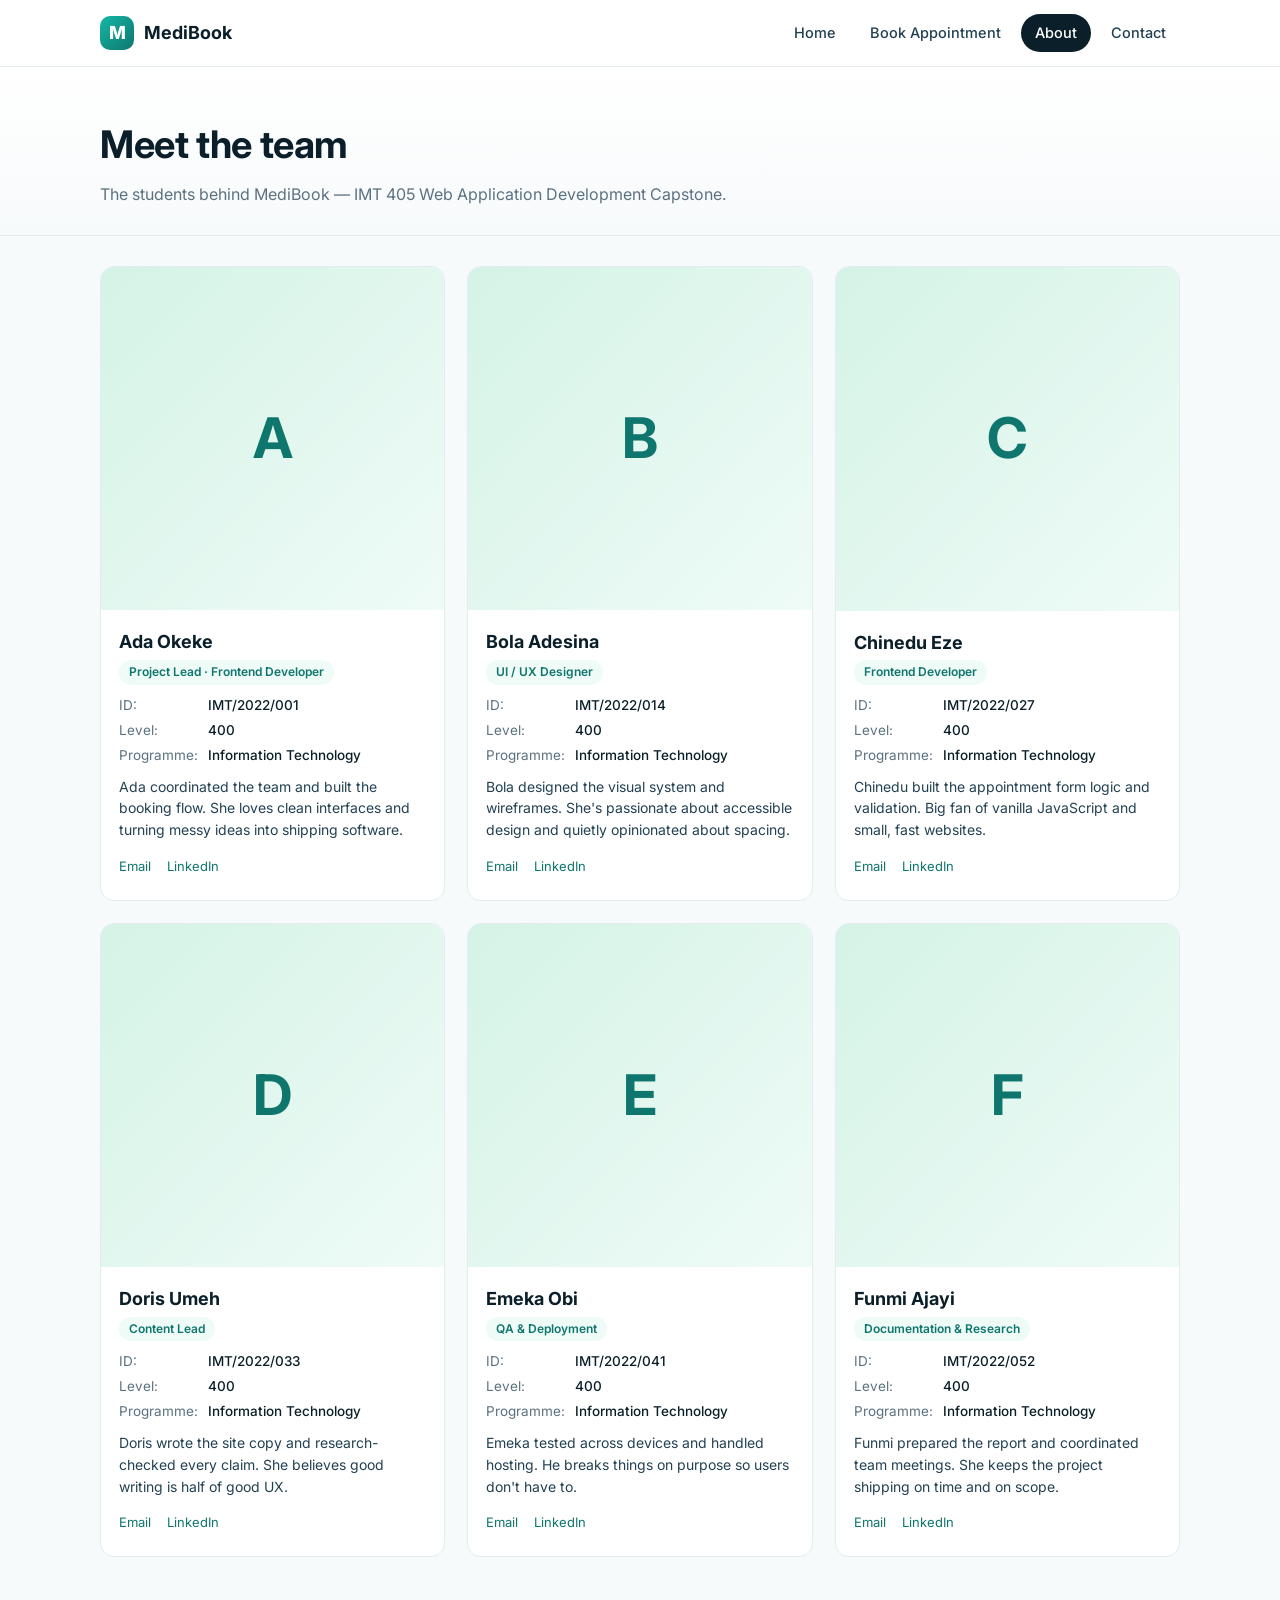
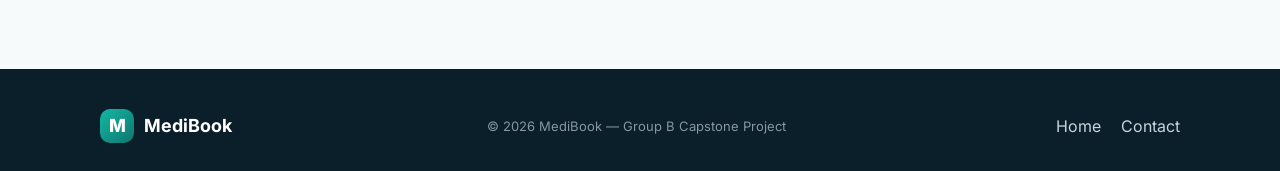
==== about.html @ 7f71ddc2 "Add files via upload" ====
<!DOCTYPE html>
<html lang="en">
<head>
  <meta charset="UTF-8" />
  <meta name="viewport" content="width=device-width, initial-scale=1" />
  <title>Meet the Team — MediBook</title>
  <meta name="description" content="Meet the team behind MediBook — the Group B Capstone Project." />
  <link rel="preconnect" href="https://fonts.googleapis.com" />
  <link rel="preconnect" href="https://fonts.gstatic.com" crossorigin />
  <link href="https://fonts.googleapis.com/css2?family=Inter:wght@400;500;600;700;800&display=swap" rel="stylesheet" />
  <link rel="stylesheet" href="styles.css" />
</head>
<body>
  <header class="nav">
    <div class="nav-inner">
      <a class="brand" href="index.html"><span class="brand-logo">M</span> MediBook</a>
      <button class="nav-toggle" aria-label="Toggle menu">☰</button>
      <nav class="nav-links">
        <a href="index.html">Home</a>
        <a href="booking.html">Book Appointment</a>
        <a href="about.html">About</a>
        <a href="contact.html">Contact</a>
      </nav>
    </div>
  </header>

  <section class="page-head">
    <div class="container">
      <h1>Meet the team</h1>
      <p>The students behind MediBook — IMT 405 Web Application Development Capstone.</p>
    </div>
  </section>

  <section class="section" style="padding-top:30px">
    <div class="container">
      <!--
        Replace the placeholder initials in .photo with real <img src="photos/yourname.jpg">
        Replace placeholder names, IDs and bios with the real group members' details.
      -->
      <div class="team-grid">

        <article class="member">
          <div class="photo">A</div>
          <div class="body">
            <h3>Ada Okeke</h3>
            <span class="role">Project Lead · Frontend Developer</span>
            <dl>
              <dt>ID:</dt>      <dd>IMT/2022/001</dd>
              <dt>Level:</dt>   <dd>400</dd>
              <dt>Programme:</dt><dd>Information Technology</dd>
            </dl>
            <p class="bio">Ada coordinated the team and built the booking flow. She loves clean interfaces and turning messy ideas into shipping software.</p>
            <div class="links">
              <a href="mailto:ada@example.com">Email</a>
              <a href="#">LinkedIn</a>
            </div>
          </div>
        </article>

        <article class="member">
          <div class="photo">B</div>
          <div class="body">
            <h3>Bola Adesina</h3>
            <span class="role">UI / UX Designer</span>
            <dl>
              <dt>ID:</dt>      <dd>IMT/2022/014</dd>
              <dt>Level:</dt>   <dd>400</dd>
              <dt>Programme:</dt><dd>Information Technology</dd>
            </dl>
            <p class="bio">Bola designed the visual system and wireframes. She's passionate about accessible design and quietly opinionated about spacing.</p>
            <div class="links">
              <a href="mailto:bola@example.com">Email</a>
              <a href="#">LinkedIn</a>
            </div>
          </div>
        </article>

        <article class="member">
          <div class="photo">C</div>
          <div class="body">
            <h3>Chinedu Eze</h3>
            <span class="role">Frontend Developer</span>
            <dl>
              <dt>ID:</dt>      <dd>IMT/2022/027</dd>
              <dt>Level:</dt>   <dd>400</dd>
              <dt>Programme:</dt><dd>Information Technology</dd>
            </dl>
            <p class="bio">Chinedu built the appointment form logic and validation. Big fan of vanilla JavaScript and small, fast websites.</p>
            <div class="links">
              <a href="mailto:chinedu@example.com">Email</a>
              <a href="#">LinkedIn</a>
            </div>
          </div>
        </article>

        <article class="member">
          <div class="photo">D</div>
          <div class="body">
            <h3>Doris Umeh</h3>
            <span class="role">Content Lead</span>
            <dl>
              <dt>ID:</dt>      <dd>IMT/2022/033</dd>
              <dt>Level:</dt>   <dd>400</dd>
              <dt>Programme:</dt><dd>Information Technology</dd>
            </dl>
            <p class="bio">Doris wrote the site copy and research-checked every claim. She believes good writing is half of good UX.</p>
            <div class="links">
              <a href="mailto:doris@example.com">Email</a>
              <a href="#">LinkedIn</a>
            </div>
          </div>
        </article>

        <article class="member">
          <div class="photo">E</div>
          <div class="body">
            <h3>Emeka Obi</h3>
            <span class="role">QA & Deployment</span>
            <dl>
              <dt>ID:</dt>      <dd>IMT/2022/041</dd>
              <dt>Level:</dt>   <dd>400</dd>
              <dt>Programme:</dt><dd>Information Technology</dd>
            </dl>
            <p class="bio">Emeka tested across devices and handled hosting. He breaks things on purpose so users don't have to.</p>
            <div class="links">
              <a href="mailto:emeka@example.com">Email</a>
              <a href="#">LinkedIn</a>
            </div>
          </div>
        </article>

        <article class="member">
          <div class="photo">F</div>
          <div class="body">
            <h3>Funmi Ajayi</h3>
            <span class="role">Documentation & Research</span>
            <dl>
              <dt>ID:</dt>      <dd>IMT/2022/052</dd>
              <dt>Level:</dt>   <dd>400</dd>
              <dt>Programme:</dt><dd>Information Technology</dd>
            </dl>
            <p class="bio">Funmi prepared the report and coordinated team meetings. She keeps the project shipping on time and on scope.</p>
            <div class="links">
              <a href="mailto:funmi@example.com">Email</a>
              <a href="#">LinkedIn</a>
            </div>
          </div>
        </article>

      </div>
    </div>
  </section>

  <footer class="footer">
    <div class="container footer-inner">
      <div class="brand"><span class="brand-logo">M</span> MediBook</div>
      <small>© <span id="year"></span> MediBook — Group B Capstone Project</small>
      <div>
        <a href="index.html">Home</a>
        <a href="contact.html">Contact</a>
      </div>
    </div>
  </footer>

  <script src="script.js"></script>
</body>
</html>
---- styles.css ----
/* ==========================================================================
   MediBook — Appointment Booking Site
   Vanilla CSS. No frameworks.
   ========================================================================== */

:root {
  --teal-50:  #effbf7;
  --teal-100: #d4f3e6;
  --teal-500: #14b8a6;
  --teal-600: #0d9488;
  --teal-700: #0f766e;
  --ink-900:  #0b1f2a;
  --ink-700:  #234152;
  --ink-500:  #5b7180;
  --ink-300:  #aebac3;
  --bg:       #f7fafb;
  --card:     #ffffff;
  --border:   #e3ebef;
  --danger:   #e11d48;
  --warning:  #f59e0b;
  --shadow-sm: 0 1px 2px rgba(11,31,42,.06);
  --shadow-md: 0 8px 24px rgba(11,31,42,.08);
  --radius:   14px;
  --radius-sm: 8px;
  --maxw:     1120px;
  --font:     "Inter", system-ui, -apple-system, "Segoe UI", Roboto, sans-serif;
}

* { box-sizing: border-box; }

html, body {
  margin: 0;
  padding: 0;
  font-family: var(--font);
  color: var(--ink-900);
  background: var(--bg);
  line-height: 1.55;
  -webkit-font-smoothing: antialiased;
}

img { max-width: 100%; display: block; }
a   { color: var(--teal-700); text-decoration: none; }
a:hover { text-decoration: underline; }

.container {
  max-width: var(--maxw);
  margin: 0 auto;
  padding: 0 20px;
}

/* ---------- Navigation ---------- */
.nav {
  position: sticky;
  top: 0;
  z-index: 50;
  background: rgba(255,255,255,.92);
  backdrop-filter: saturate(180%) blur(8px);
  border-bottom: 1px solid var(--border);
}
.nav-inner {
  display: flex;
  align-items: center;
  justify-content: space-between;
  padding: 14px 20px;
  max-width: var(--maxw);
  margin: 0 auto;
}
.brand {
  display: flex;
  align-items: center;
  gap: 10px;
  font-weight: 700;
  font-size: 18px;
  color: var(--ink-900);
}
.brand-logo {
  width: 34px; height: 34px;
  border-radius: 10px;
  background: linear-gradient(135deg, var(--teal-500), var(--teal-700));
  display: grid; place-items: center;
  color: #fff; font-weight: 800;
}
.nav-links { display: flex; gap: 6px; align-items: center; }
.nav-links a {
  padding: 8px 14px;
  border-radius: 999px;
  color: var(--ink-700);
  font-weight: 500;
  font-size: 14.5px;
}
.nav-links a:hover { background: var(--teal-50); text-decoration: none; }
.nav-links a.active { background: var(--ink-900); color: #fff; }

.nav-toggle {
  display: none;
  border: 1px solid var(--border);
  background: #fff;
  border-radius: 8px;
  padding: 8px 10px;
  font-size: 18px;
  cursor: pointer;
}

/* ---------- Buttons ---------- */
.btn {
  display: inline-block;
  padding: 12px 22px;
  border-radius: 10px;
  font-weight: 600;
  font-size: 15px;
  border: 1px solid transparent;
  cursor: pointer;
  transition: transform .08s ease, background .15s ease, box-shadow .15s ease;
}
.btn:active { transform: translateY(1px); }
.btn-primary {
  background: var(--ink-900);
  color: #fff;
}
.btn-primary:hover { background: #07151c; text-decoration: none; }
.btn-accent {
  background: var(--teal-600);
  color: #fff;
}
.btn-accent:hover { background: var(--teal-700); text-decoration: none; }
.btn-outline {
  background: #fff;
  color: var(--ink-900);
  border-color: var(--border);
}
.btn-outline:hover { background: var(--teal-50); text-decoration: none; }

/* ---------- Hero ---------- */
.hero {
  position: relative;
  overflow: hidden;
  background:
    radial-gradient(900px 500px at 90% -10%, rgba(20,184,166,.20), transparent 60%),
    radial-gradient(700px 400px at -10% 30%, rgba(15,118,110,.12), transparent 60%),
    linear-gradient(180deg, #ffffff, var(--bg));
}
.hero-inner {
  display: grid;
  grid-template-columns: 1.1fr .9fr;
  gap: 48px;
  align-items: center;
  padding: 72px 20px 88px;
  max-width: var(--maxw);
  margin: 0 auto;
}
.eyebrow {
  display: inline-flex; align-items: center; gap: 8px;
  background: var(--teal-50);
  color: var(--teal-700);
  border: 1px solid var(--teal-100);
  padding: 6px 12px;
  border-radius: 999px;
  font-size: 13px;
  font-weight: 600;
  margin-bottom: 18px;
}
.hero h1 {
  font-size: clamp(34px, 5vw, 54px);
  line-height: 1.05;
  margin: 0 0 18px;
  letter-spacing: -.02em;
}
.hero h1 span { color: var(--teal-600); }
.hero p.lead {
  font-size: 18px;
  color: var(--ink-500);
  margin: 0 0 28px;
  max-width: 520px;
}
.hero-cta { display: flex; gap: 12px; flex-wrap: wrap; }

.hero-card {
  background: var(--card);
  border: 1px solid var(--border);
  border-radius: 20px;
  padding: 22px;
  box-shadow: var(--shadow-md);
  display: grid;
  gap: 14px;
}
.hero-card .pill {
  font-size: 12px;
  font-weight: 600;
  color: var(--teal-700);
  background: var(--teal-50);
  padding: 4px 10px;
  border-radius: 999px;
  display: inline-block;
  width: max-content;
}
.appt-mini {
  display: flex; gap: 12px; align-items: center;
  padding: 12px;
  border: 1px solid var(--border);
  border-radius: 12px;
}
.appt-mini .dot {
  width: 10px; height: 10px; border-radius: 50%;
  background: var(--teal-500);
}
.appt-mini .title { font-weight: 600; }
.appt-mini .sub   { font-size: 13px; color: var(--ink-500); }

/* ---------- Section ---------- */
.section { padding: 72px 0; }
.section-head { text-align: center; max-width: 640px; margin: 0 auto 40px; }
.section-head h2 {
  font-size: clamp(26px, 3.4vw, 36px);
  margin: 0 0 10px;
  letter-spacing: -.01em;
}
.section-head p { color: var(--ink-500); margin: 0; }

/* ---------- Feature grid ---------- */
.grid-3 {
  display: grid;
  grid-template-columns: repeat(3, 1fr);
  gap: 22px;
}
.feature {
  background: var(--card);
  border: 1px solid var(--border);
  border-radius: var(--radius);
  padding: 24px;
  transition: transform .15s ease, box-shadow .15s ease, border-color .15s ease;
}
.feature:hover {
  transform: translateY(-2px);
  box-shadow: var(--shadow-md);
  border-color: var(--teal-100);
}
.feature .icon {
  width: 44px; height: 44px; border-radius: 12px;
  background: var(--teal-50); color: var(--teal-700);
  display: grid; place-items: center;
  font-size: 22px; margin-bottom: 14px;
}
.feature h3 { margin: 0 0 6px; font-size: 18px; }
.feature p  { margin: 0; color: var(--ink-500); font-size: 14.5px; }

/* ---------- Specialties / chips ---------- */
.chips {
  display: flex; flex-wrap: wrap; gap: 10px; justify-content: center;
}
.chip {
  background: #fff;
  border: 1px solid var(--border);
  border-radius: 999px;
  padding: 10px 16px;
  font-size: 14px;
  color: var(--ink-700);
}

/* ---------- Booking page ---------- */
.page-head {
  background: linear-gradient(180deg, #fff, var(--bg));
  border-bottom: 1px solid var(--border);
  padding: 48px 0 28px;
}
.page-head h1 { margin: 0 0 8px; font-size: clamp(28px, 3.4vw, 38px); letter-spacing: -.01em; }
.page-head p  { margin: 0; color: var(--ink-500); }

.booking-grid {
  display: grid;
  grid-template-columns: 1.4fr .9fr;
  gap: 28px;
  padding: 40px 0 80px;
}

.card {
  background: var(--card);
  border: 1px solid var(--border);
  border-radius: var(--radius);
  padding: 26px;
  box-shadow: var(--shadow-sm);
}
.card h2 { margin: 0 0 4px; font-size: 20px; }
.card .muted { color: var(--ink-500); margin: 0 0 22px; font-size: 14.5px; }

/* Form controls */
.form-row {
  display: grid;
  grid-template-columns: 1fr 1fr;
  gap: 16px;
  margin-bottom: 14px;
}
.field { display: flex; flex-direction: column; gap: 6px; }
.field.full { grid-column: 1 / -1; }
.field label {
  font-size: 13px;
  font-weight: 600;
  color: var(--ink-700);
}
.field input,
.field select,
.field textarea {
  font: inherit;
  padding: 11px 13px;
  border: 1px solid var(--border);
  border-radius: 10px;
  background: #fff;
  color: var(--ink-900);
  transition: border-color .12s ease, box-shadow .12s ease;
}
.field input:focus,
.field select:focus,
.field textarea:focus {
  outline: none;
  border-color: var(--teal-500);
  box-shadow: 0 0 0 3px rgba(20,184,166,.15);
}
.field .error {
  color: var(--danger);
  font-size: 12.5px;
  display: none;
}
.field.invalid input,
.field.invalid select,
.field.invalid textarea { border-color: var(--danger); }
.field.invalid .error { display: block; }

.slots {
  display: grid;
  grid-template-columns: repeat(4, 1fr);
  gap: 10px;
  margin-top: 8px;
}
.slot {
  padding: 10px 8px;
  text-align: center;
  border: 1px solid var(--border);
  border-radius: 10px;
  background: #fff;
  cursor: pointer;
  font-size: 14px;
  font-weight: 500;
  color: var(--ink-700);
  transition: all .12s ease;
}
.slot:hover { border-color: var(--teal-500); color: var(--teal-700); }
.slot.selected {
  background: var(--ink-900);
  color: #fff;
  border-color: var(--ink-900);
}
.slot.disabled {
  opacity: .4;
  cursor: not-allowed;
  background: var(--bg);
}

/* Summary */
.summary { position: sticky; top: 84px; }
.summary .line {
  display: flex; justify-content: space-between; gap: 12px;
  padding: 10px 0;
  border-bottom: 1px dashed var(--border);
  font-size: 14.5px;
}
.summary .line:last-of-type { border-bottom: none; }
.summary .line .k { color: var(--ink-500); }
.summary .line .v { font-weight: 600; color: var(--ink-900); text-align: right; }
.summary .total {
  display: flex; justify-content: space-between;
  padding-top: 14px; margin-top: 8px;
  border-top: 2px solid var(--ink-900);
  font-size: 16px; font-weight: 700;
}

/* Confirmation toast / banner */
.banner {
  display: none;
  background: var(--teal-50);
  border: 1px solid var(--teal-100);
  color: var(--teal-700);
  padding: 14px 16px;
  border-radius: 12px;
  margin-bottom: 18px;
  font-weight: 600;
}
.banner.show { display: block; }

/* ---------- Team ---------- */
.team-grid {
  display: grid;
  grid-template-columns: repeat(3, 1fr);
  gap: 22px;
}
.member {
  background: var(--card);
  border: 1px solid var(--border);
  border-radius: var(--radius);
  overflow: hidden;
  transition: transform .15s ease, box-shadow .15s ease;
}
.member:hover { transform: translateY(-2px); box-shadow: var(--shadow-md); }
.member .photo {
  aspect-ratio: 1 / 1;
  background: linear-gradient(135deg, var(--teal-100), var(--teal-50));
  display: grid; place-items: center;
  font-size: 56px; font-weight: 700; color: var(--teal-700);
}
.member .body { padding: 18px 18px 22px; }
.member h3 { margin: 0 0 2px; font-size: 18px; }
.member .role {
  display: inline-block;
  font-size: 12px; font-weight: 600;
  color: var(--teal-700);
  background: var(--teal-50);
  padding: 3px 10px; border-radius: 999px;
  margin-bottom: 10px;
}
.member dl {
  margin: 0 0 10px;
  display: grid; grid-template-columns: auto 1fr; gap: 4px 10px;
  font-size: 13.5px;
}
.member dt { color: var(--ink-500); }
.member dd { margin: 0; color: var(--ink-900); font-weight: 500; }
.member p.bio { font-size: 14px; color: var(--ink-700); margin: 8px 0 12px; }
.member .links a {
  font-size: 13px; margin-right: 12px;
}

/* ---------- Contact ---------- */
.contact-grid {
  display: grid;
  grid-template-columns: 1.1fr .9fr;
  gap: 28px;
}
.info-card .info-row {
  display: flex; gap: 14px; align-items: flex-start;
  padding: 12px 0; border-bottom: 1px solid var(--border);
}
.info-card .info-row:last-child { border-bottom: none; }
.info-card .info-icon {
  width: 38px; height: 38px; border-radius: 10px;
  background: var(--teal-50); color: var(--teal-700);
  display: grid; place-items: center; font-size: 18px;
  flex-shrink: 0;
}
.info-card h4 { margin: 0 0 2px; font-size: 14.5px; }
.info-card p  { margin: 0; color: var(--ink-500); font-size: 14px; }

/* ---------- Footer ---------- */
.footer {
  background: var(--ink-900);
  color: #c8d4dc;
  padding: 40px 0 28px;
  margin-top: 40px;
}
.footer-inner {
  display: flex;
  justify-content: space-between;
  align-items: center;
  flex-wrap: wrap;
  gap: 16px;
}
.footer .brand { color: #fff; }
.footer small { color: #8497a3; font-size: 13px; }
.footer a { color: #c8d4dc; margin-left: 16px; }

/* ---------- Responsive ---------- */
@media (max-width: 900px) {
  .hero-inner { grid-template-columns: 1fr; padding: 56px 20px 64px; }
  .booking-grid { grid-template-columns: 1fr; }
  .contact-grid { grid-template-columns: 1fr; }
  .grid-3 { grid-template-columns: repeat(2, 1fr); }
  .team-grid { grid-template-columns: repeat(2, 1fr); }
  .summary { position: static; }
}
@media (max-width: 640px) {
  .nav-toggle { display: inline-block; }
  .nav-links {
    display: none;
    position: absolute; top: 100%; left: 0; right: 0;
    background: #fff;
    border-bottom: 1px solid var(--border);
    flex-direction: column;
    padding: 10px 14px 16px;
    gap: 4px;
  }
  .nav-links.open { display: flex; }
  .nav-links a { width: 100%; }
  .grid-3, .team-grid { grid-template-columns: 1fr; }
  .form-row { grid-template-columns: 1fr; }
  .slots { grid-template-columns: repeat(3, 1fr); }
}
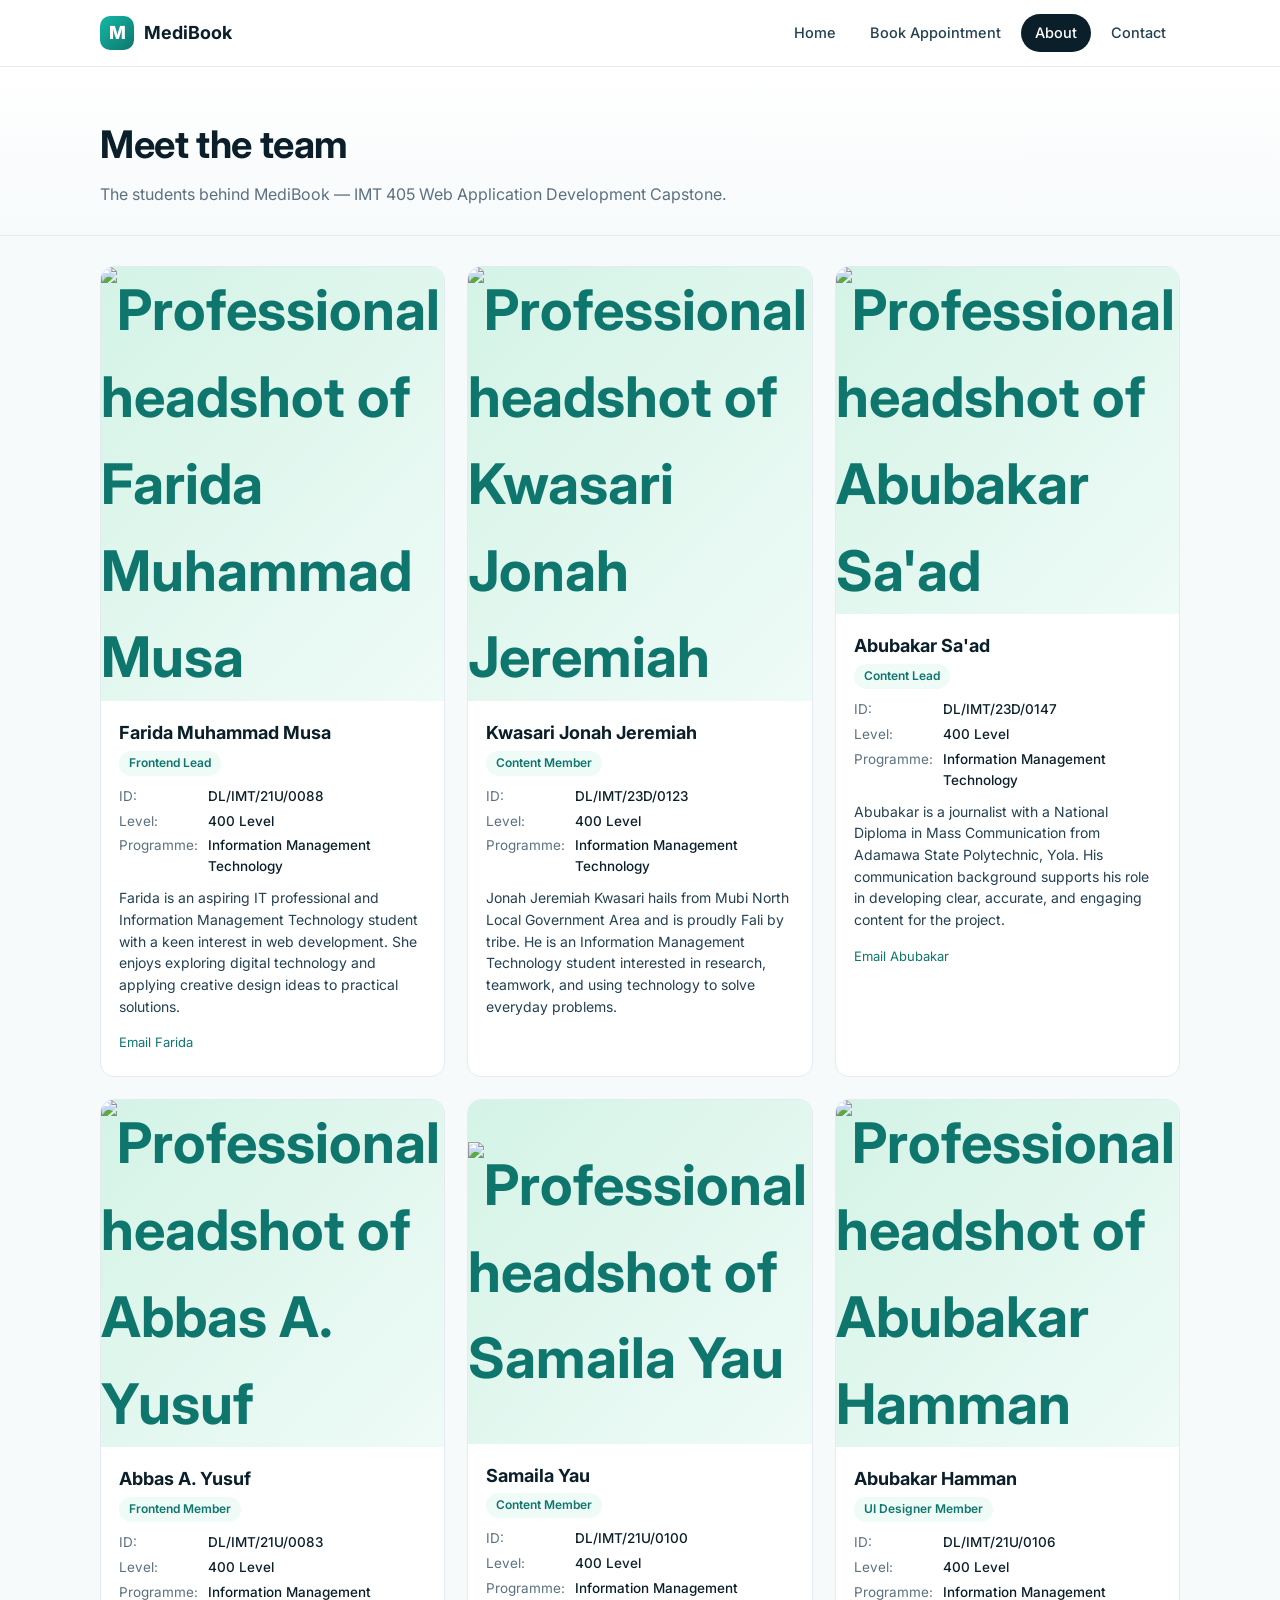
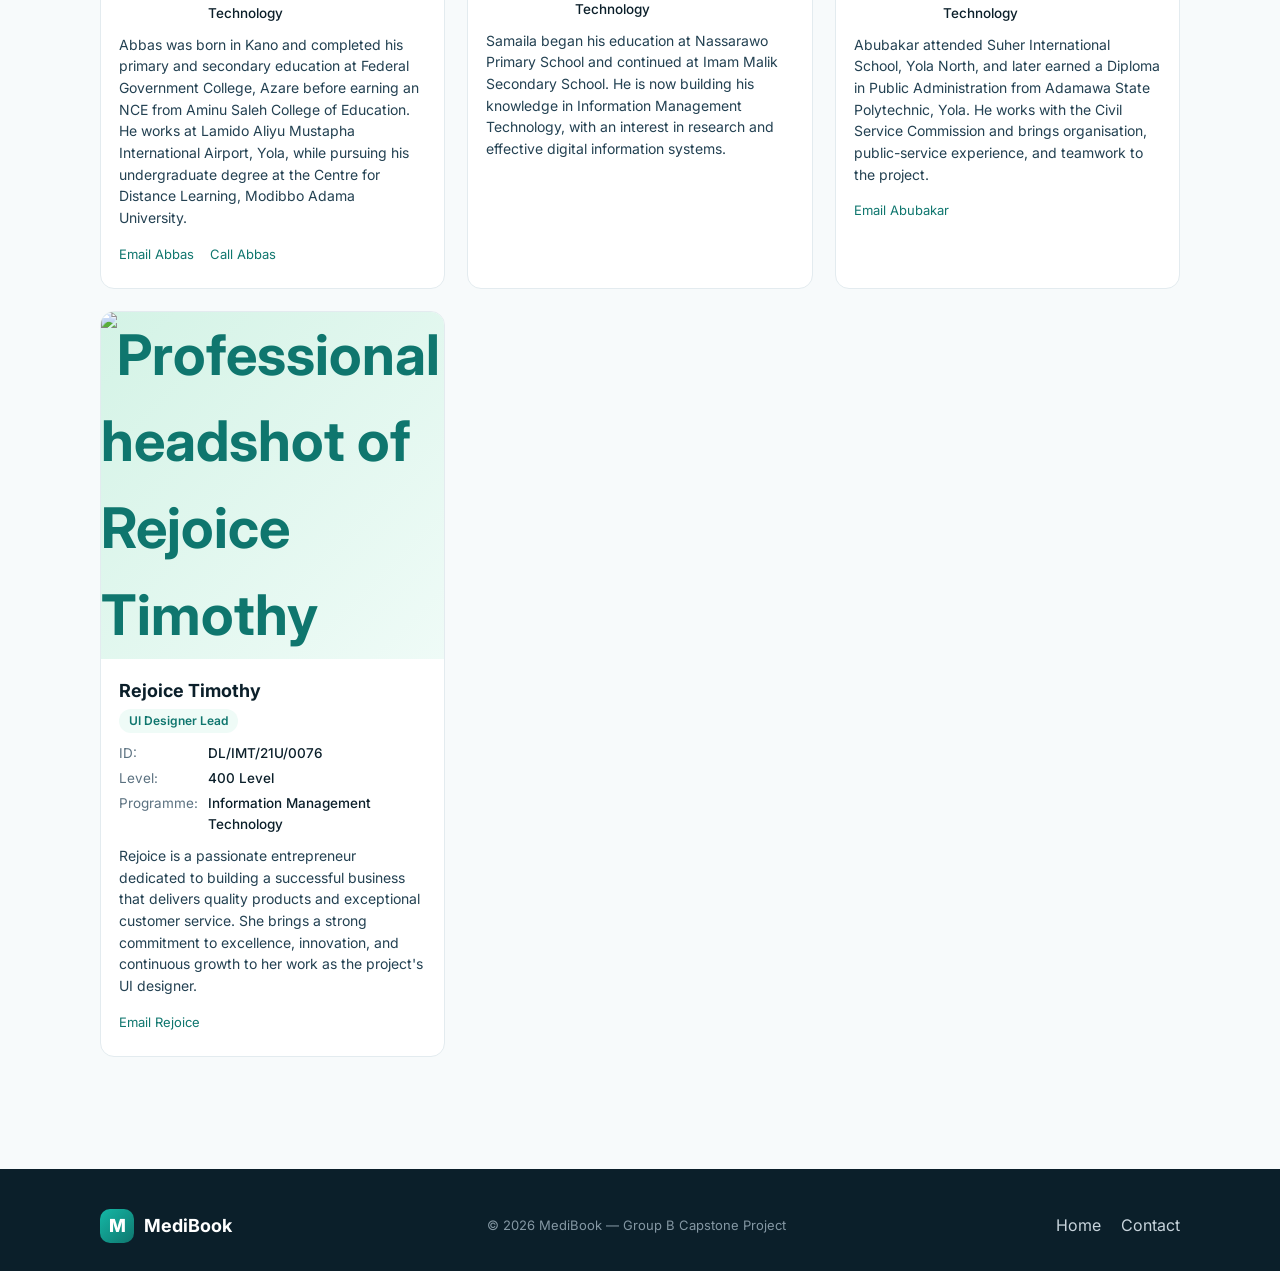
==== commit 213f8ab3: "Update about.html" ====
--- a/about.html
+++ b/about.html
@@ -33,116 +33,132 @@
 
   <section class="section" style="padding-top:30px">
     <div class="container">
-      <!--
-        Replace the placeholder initials in .photo with real <img src="photos/yourname.jpg">
-        Replace placeholder names, IDs and bios with the real group members' details.
-      -->
       <div class="team-grid">
 
         <article class="member">
-          <div class="photo">A</div>
+          <div class="photo">
+            <img src="pictures/farida.jpeg" alt="Professional headshot of Farida Muhammad Musa" />
+          </div>
           <div class="body">
-            <h3>Ada Okeke</h3>
-            <span class="role">Project Lead · Frontend Developer</span>
+            <h3>Farida Muhammad Musa</h3>
+            <span class="role">Frontend Lead</span>
             <dl>
-              <dt>ID:</dt>      <dd>IMT/2022/001</dd>
-              <dt>Level:</dt>   <dd>400</dd>
-              <dt>Programme:</dt><dd>Information Technology</dd>
+              <dt>ID:</dt>      <dd>DL/IMT/21U/0088</dd>
+              <dt>Level:</dt>   <dd>400 Level</dd>
+              <dt>Programme:</dt><dd>Information Management Technology</dd>
             </dl>
-            <p class="bio">Ada coordinated the team and built the booking flow. She loves clean interfaces and turning messy ideas into shipping software.</p>
+            <p class="bio">Farida is an aspiring IT professional and Information Management Technology student with a keen interest in web development. She enjoys exploring digital technology and applying creative design ideas to practical solutions.</p>
             <div class="links">
-              <a href="mailto:ada@example.com">Email</a>
-              <a href="#">LinkedIn</a>
+              <a href="mailto:muhammadfarida01@gmail.com">Email Farida</a>
             </div>
           </div>
         </article>
 
         <article class="member">
-          <div class="photo">B</div>
+          <div class="photo">
+            <img src="pictures/kwasari.jpeg" alt="Professional headshot of Kwasari Jonah Jeremiah" />
+          </div>
           <div class="body">
-            <h3>Bola Adesina</h3>
-            <span class="role">UI / UX Designer</span>
+            <h3>Kwasari Jonah Jeremiah</h3>
+            <span class="role">Content Member</span>
             <dl>
-              <dt>ID:</dt>      <dd>IMT/2022/014</dd>
-              <dt>Level:</dt>   <dd>400</dd>
-              <dt>Programme:</dt><dd>Information Technology</dd>
+              <dt>ID:</dt>      <dd>DL/IMT/23D/0123</dd>
+              <dt>Level:</dt>   <dd>400 Level</dd>
+              <dt>Programme:</dt><dd>Information Management Technology</dd>
             </dl>
-            <p class="bio">Bola designed the visual system and wireframes. She's passionate about accessible design and quietly opinionated about spacing.</p>
+            <p class="bio">Jonah Jeremiah Kwasari hails from Mubi North Local Government Area and is proudly Fali by tribe. He is an Information Management Technology student interested in research, teamwork, and using technology to solve everyday problems.</p>
+          </div>
+        </article>
+
+        <article class="member">
+          <div class="photo">
+            <img src="pictures/abubakar-saad.jpeg" alt="Professional headshot of Abubakar Sa'ad" />
+          </div>
+          <div class="body">
+            <h3>Abubakar Sa'ad</h3>
+            <span class="role">Content Lead</span>
+            <dl>
+              <dt>ID:</dt>      <dd>DL/IMT/23D/0147</dd>
+              <dt>Level:</dt>   <dd>400 Level</dd>
+              <dt>Programme:</dt><dd>Information Management Technology</dd>
+            </dl>
+            <p class="bio">Abubakar is a journalist with a National Diploma in Mass Communication from Adamawa State Polytechnic, Yola. His communication background supports his role in developing clear, accurate, and engaging content for the project.</p>
             <div class="links">
-              <a href="mailto:bola@example.com">Email</a>
-              <a href="#">LinkedIn</a>
+              <a href="mailto:abubakarsaad00@gmail.com">Email Abubakar</a>
             </div>
           </div>
         </article>
 
         <article class="member">
-          <div class="photo">C</div>
+          <div class="photo">
+            <img src="pictures/abbas.jpeg" alt="Professional headshot of Abbas A. Yusuf" />
+          </div>
           <div class="body">
-            <h3>Chinedu Eze</h3>
-            <span class="role">Frontend Developer</span>
+            <h3>Abbas A. Yusuf</h3>
+            <span class="role">Frontend Member</span>
             <dl>
-              <dt>ID:</dt>      <dd>IMT/2022/027</dd>
-              <dt>Level:</dt>   <dd>400</dd>
-              <dt>Programme:</dt><dd>Information Technology</dd>
+              <dt>ID:</dt>      <dd>DL/IMT/21U/0083</dd>
+              <dt>Level:</dt>   <dd>400 Level</dd>
+              <dt>Programme:</dt><dd>Information Management Technology</dd>
             </dl>
-            <p class="bio">Chinedu built the appointment form logic and validation. Big fan of vanilla JavaScript and small, fast websites.</p>
+            <p class="bio">Abbas was born in Kano and completed his primary and secondary education at Federal Government College, Azare before earning an NCE from Aminu Saleh College of Education. He works at Lamido Aliyu Mustapha International Airport, Yola, while pursuing his undergraduate degree at the Centre for Distance Learning, Modibbo Adama University.</p>
             <div class="links">
-              <a href="mailto:chinedu@example.com">Email</a>
-              <a href="#">LinkedIn</a>
+              <a href="mailto:abbasayusuf3@gmail.com">Email Abbas</a>
+              <a href="tel:+2348061377040">Call Abbas</a>
             </div>
           </div>
         </article>
 
         <article class="member">
-          <div class="photo">D</div>
+          <div class="photo">
+            <img src="pictures/samaila.jpeg" alt="Professional headshot of Samaila Yau" />
+          </div>
           <div class="body">
-            <h3>Doris Umeh</h3>
-            <span class="role">Content Lead</span>
+            <h3>Samaila Yau</h3>
+            <span class="role">Content Member</span>
             <dl>
-              <dt>ID:</dt>      <dd>IMT/2022/033</dd>
-              <dt>Level:</dt>   <dd>400</dd>
-              <dt>Programme:</dt><dd>Information Technology</dd>
+              <dt>ID:</dt>      <dd>DL/IMT/21U/0100</dd>
+              <dt>Level:</dt>   <dd>400 Level</dd>
+              <dt>Programme:</dt><dd>Information Management Technology</dd>
             </dl>
-            <p class="bio">Doris wrote the site copy and research-checked every claim. She believes good writing is half of good UX.</p>
+            <p class="bio">Samaila began his education at Nassarawo Primary School and continued at Imam Malik Secondary School. He is now building his knowledge in Information Management Technology, with an interest in research and effective digital information systems.</p>
+          </div>
+        </article>
+
+        <article class="member">
+          <div class="photo">
+            <img src="pictures/abubakar-hamman.jpeg" alt="Professional headshot of Abubakar Hamman" />
+          </div>
+          <div class="body">
+            <h3>Abubakar Hamman</h3>
+            <span class="role">UI Designer Member</span>
+            <dl>
+              <dt>ID:</dt>      <dd>DL/IMT/21U/0106</dd>
+              <dt>Level:</dt>   <dd>400 Level</dd>
+              <dt>Programme:</dt><dd>Information Management Technology</dd>
+            </dl>
+            <p class="bio">Abubakar attended Suher International School, Yola North, and later earned a Diploma in Public Administration from Adamawa State Polytechnic, Yola. He works with the Civil Service Commission and brings organisation, public-service experience, and teamwork to the project.</p>
             <div class="links">
-              <a href="mailto:doris@example.com">Email</a>
-              <a href="#">LinkedIn</a>
+              <a href="mailto:Abubakarhamman144@gmail.com">Email Abubakar</a>
             </div>
           </div>
         </article>
 
         <article class="member">
-          <div class="photo">E</div>
+          <div class="photo">
+            <img src="pictures/rejoice.jpeg" alt="Professional headshot of Rejoice Timothy" />
+          </div>
           <div class="body">
-            <h3>Emeka Obi</h3>
-            <span class="role">QA & Deployment</span>
+            <h3>Rejoice Timothy</h3>
+            <span class="role">UI Designer Lead</span>
             <dl>
-              <dt>ID:</dt>      <dd>IMT/2022/041</dd>
-              <dt>Level:</dt>   <dd>400</dd>
-              <dt>Programme:</dt><dd>Information Technology</dd>
+              <dt>ID:</dt>      <dd>DL/IMT/21U/0076</dd>
+              <dt>Level:</dt>   <dd>400 Level</dd>
+              <dt>Programme:</dt><dd>Information Management Technology</dd>
             </dl>
-            <p class="bio">Emeka tested across devices and handled hosting. He breaks things on purpose so users don't have to.</p>
+            <p class="bio">Rejoice is a passionate entrepreneur dedicated to building a successful business that delivers quality products and exceptional customer service. She brings a strong commitment to excellence, innovation, and continuous growth to her work as the project's UI designer.</p>
             <div class="links">
-              <a href="mailto:emeka@example.com">Email</a>
-              <a href="#">LinkedIn</a>
-            </div>
-          </div>
-        </article>
-
-        <article class="member">
-          <div class="photo">F</div>
-          <div class="body">
-            <h3>Funmi Ajayi</h3>
-            <span class="role">Documentation & Research</span>
-            <dl>
-              <dt>ID:</dt>      <dd>IMT/2022/052</dd>
-              <dt>Level:</dt>   <dd>400</dd>
-              <dt>Programme:</dt><dd>Information Technology</dd>
-            </dl>
-            <p class="bio">Funmi prepared the report and coordinated team meetings. She keeps the project shipping on time and on scope.</p>
-            <div class="links">
-              <a href="mailto:funmi@example.com">Email</a>
-              <a href="#">LinkedIn</a>
+              <a href="mailto:rejoicetimothy01@gmail.com">Email Rejoice</a>
             </div>
           </div>
         </article>
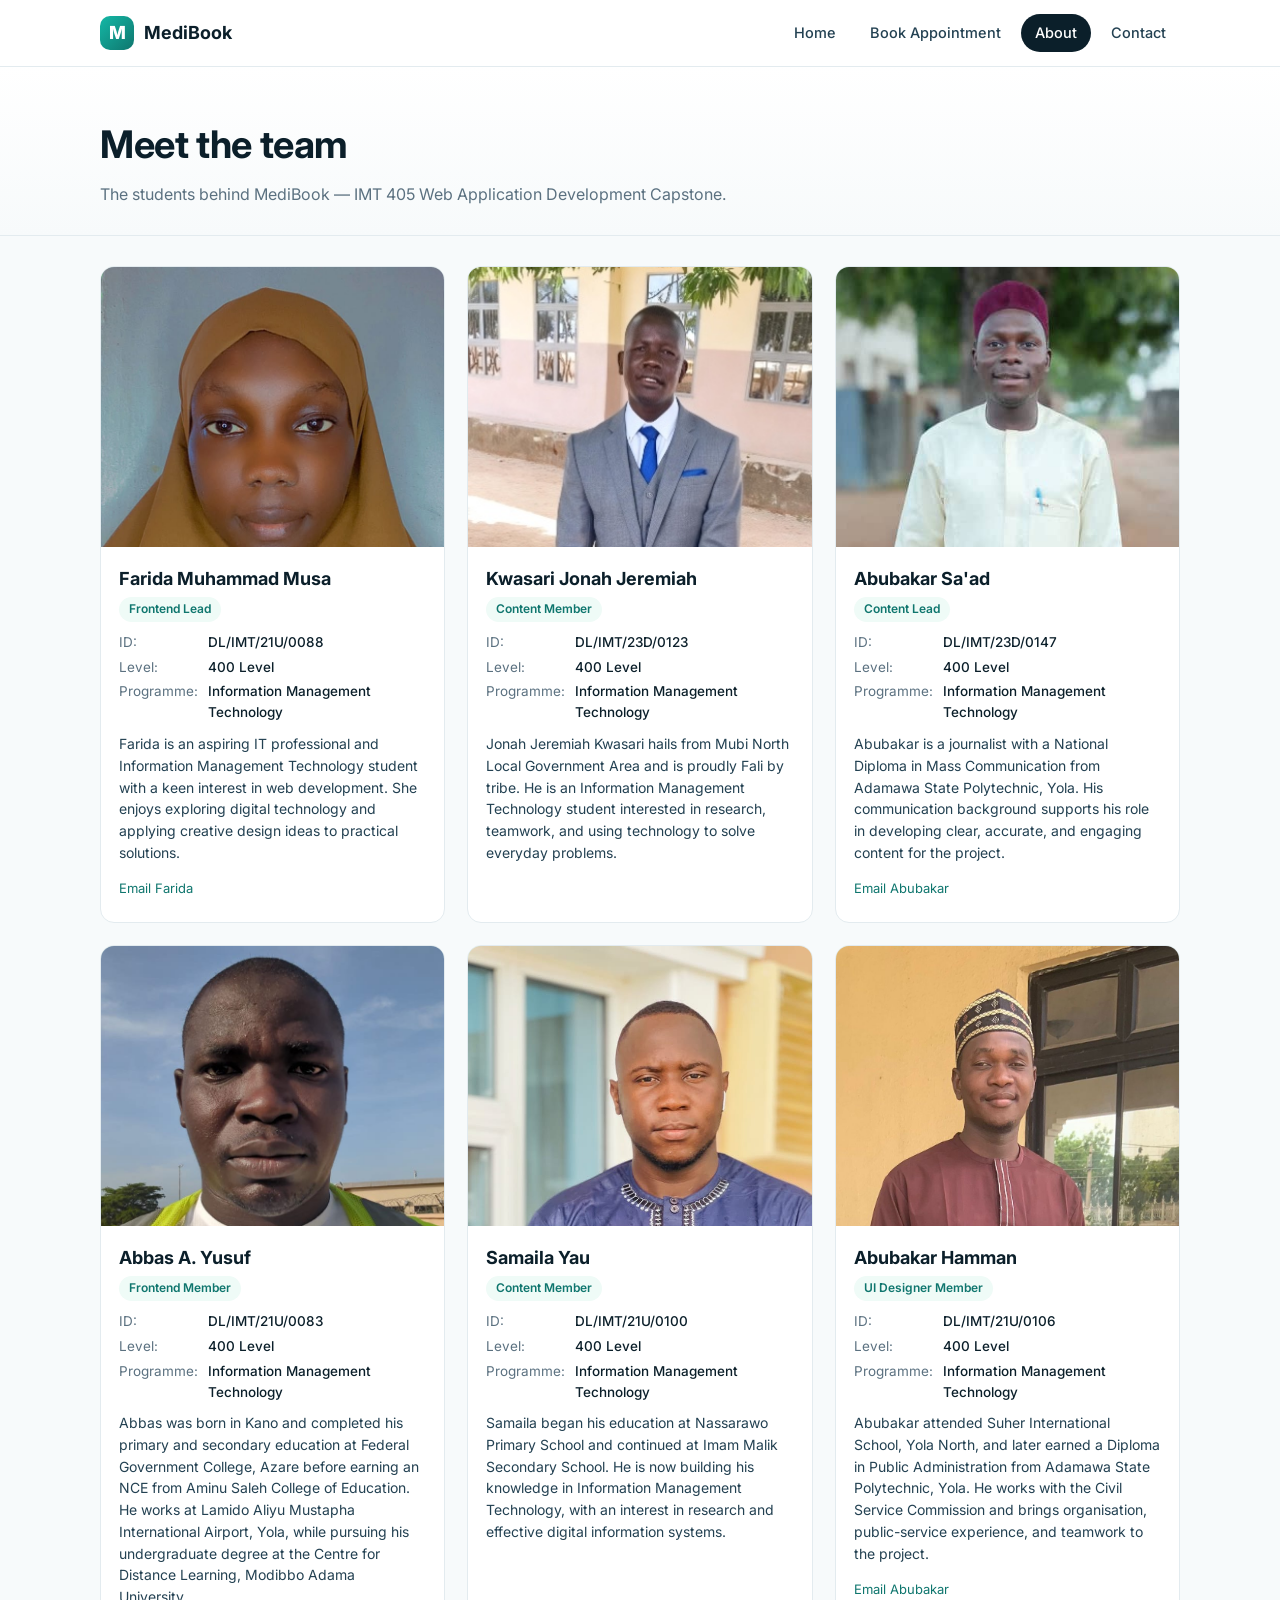
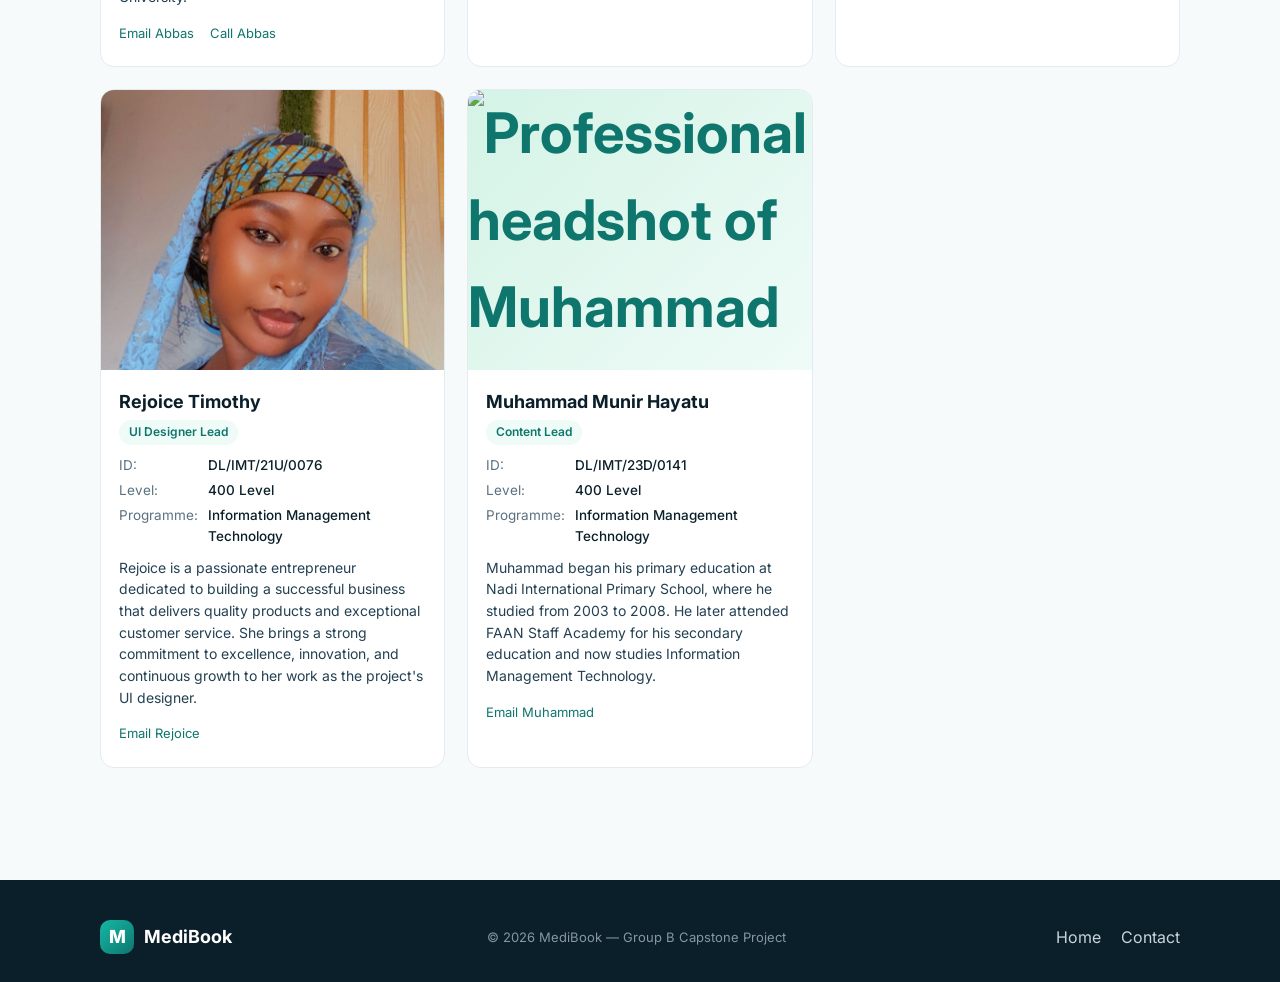
==== commit f7b951c8: "Update about.html" ====
--- a/about.html
+++ b/about.html
@@ -163,6 +163,25 @@
           </div>
         </article>
 
+        <article class="member">
+          <div class="photo">
+            <img src="pictures/munir.jpeg" alt="Professional headshot of Muhammad Munir Hayatu" />
+          </div>
+          <div class="body">
+            <h3>Muhammad Munir Hayatu</h3>
+            <span class="role">Content Lead</span>
+            <dl>
+              <dt>ID:</dt>      <dd>DL/IMT/23D/0141</dd>
+              <dt>Level:</dt>   <dd>400 Level</dd>
+              <dt>Programme:</dt><dd>Information Management Technology</dd>
+            </dl>
+            <p class="bio">Muhammad began his primary education at Nadi International Primary School, where he studied from 2003 to 2008. He later attended FAAN Staff Academy for his secondary education and now studies Information Management Technology.</p>
+            <div class="links">
+              <a href="mailto:hayatudeenmunir@gmail.com">Email Muhammad</a>
+            </div>
+          </div>
+        </article>
+
       </div>
     </div>
   </section>
--- a/styles.css
+++ b/styles.css
@@ -400,10 +400,19 @@
 }
 .member:hover { transform: translateY(-2px); box-shadow: var(--shadow-md); }
 .member .photo {
-  aspect-ratio: 1 / 1;
+  width: 100%;
+  height: 280px;
   background: linear-gradient(135deg, var(--teal-100), var(--teal-50));
   display: grid; place-items: center;
   font-size: 56px; font-weight: 700; color: var(--teal-700);
+  overflow: hidden;
+}
+.member .photo img {
+  display: block;
+  width: 100%;
+  height: 100%;
+  object-fit: cover;
+  object-position: center top;
 }
 .member .body { padding: 18px 18px 22px; }
 .member h3 { margin: 0 0 2px; font-size: 18px; }
@@ -472,6 +481,7 @@
   .contact-grid { grid-template-columns: 1fr; }
   .grid-3 { grid-template-columns: repeat(2, 1fr); }
   .team-grid { grid-template-columns: repeat(2, 1fr); }
+  .member .photo { height: 300px; }
   .summary { position: static; }
 }
 @media (max-width: 640px) {
@@ -488,6 +498,7 @@
   .nav-links.open { display: flex; }
   .nav-links a { width: 100%; }
   .grid-3, .team-grid { grid-template-columns: 1fr; }
+  .member .photo { height: 340px; }
   .form-row { grid-template-columns: 1fr; }
   .slots { grid-template-columns: repeat(3, 1fr); }
 }
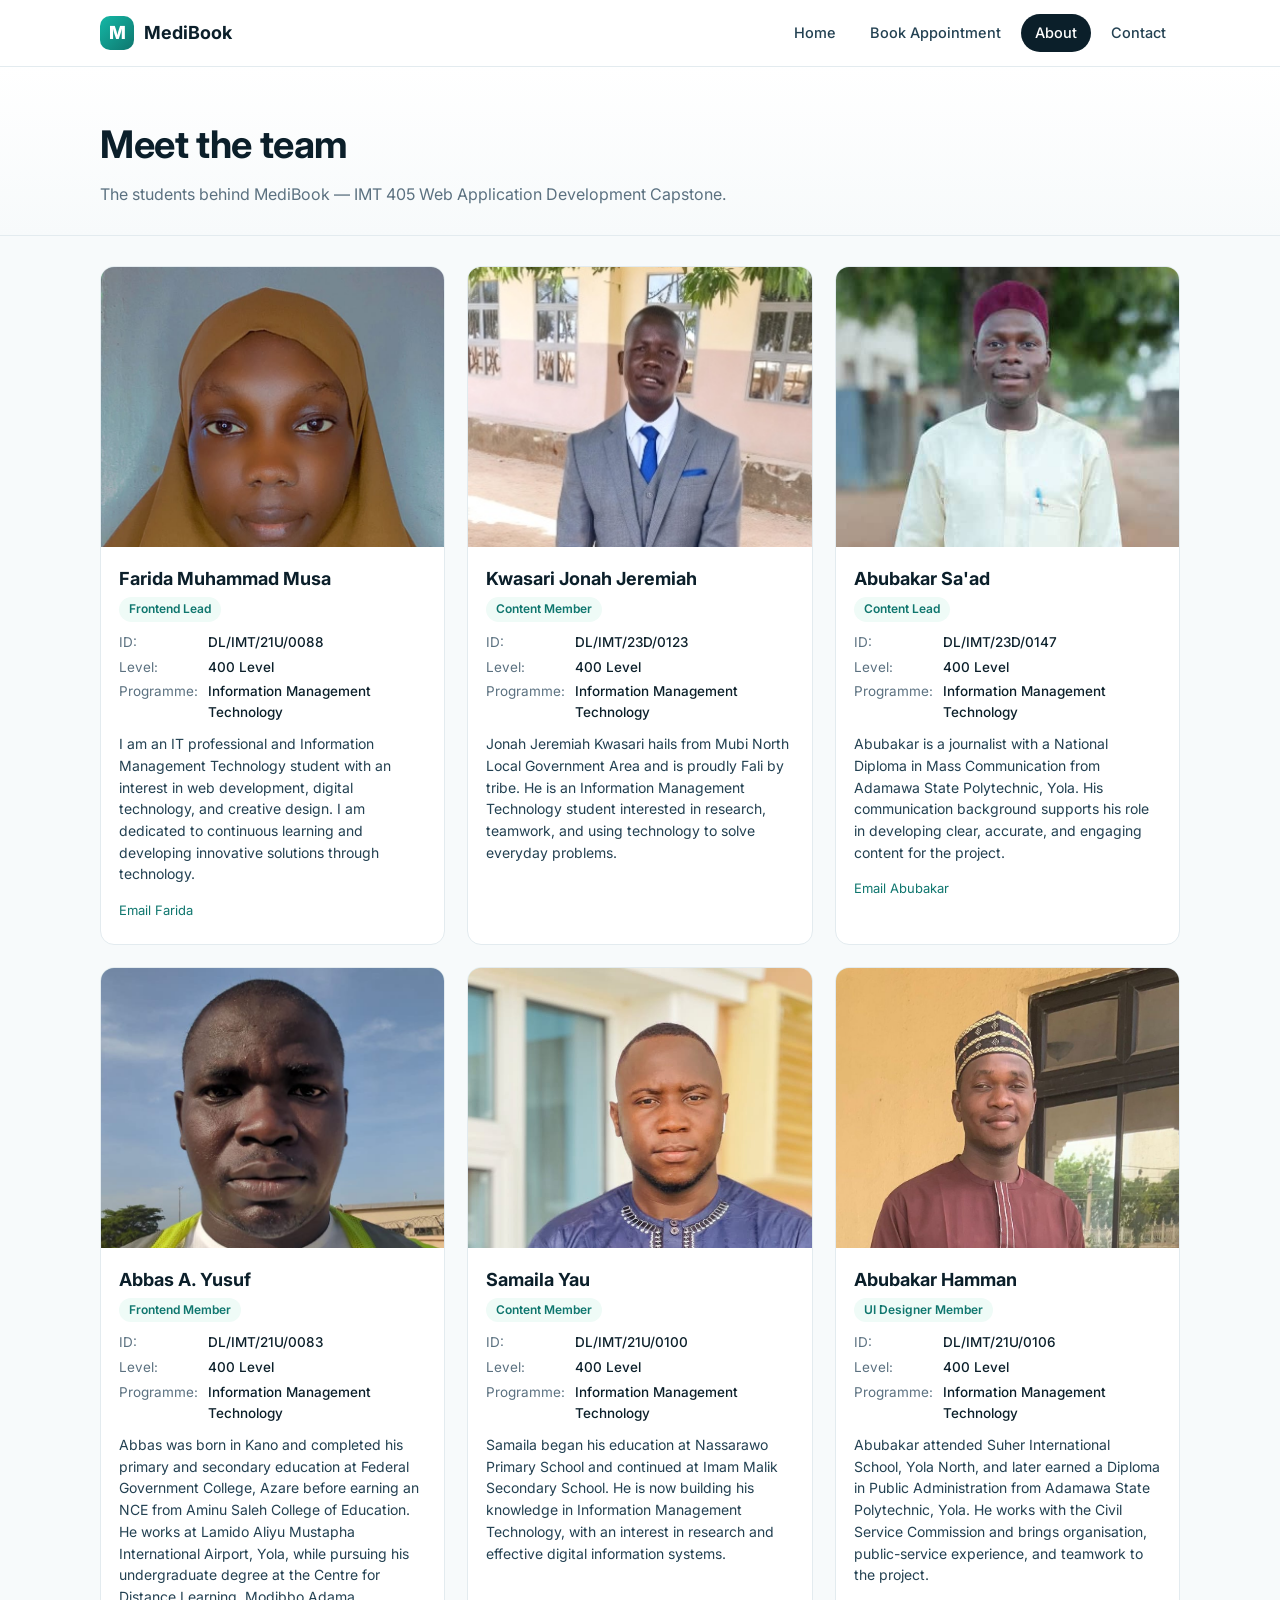
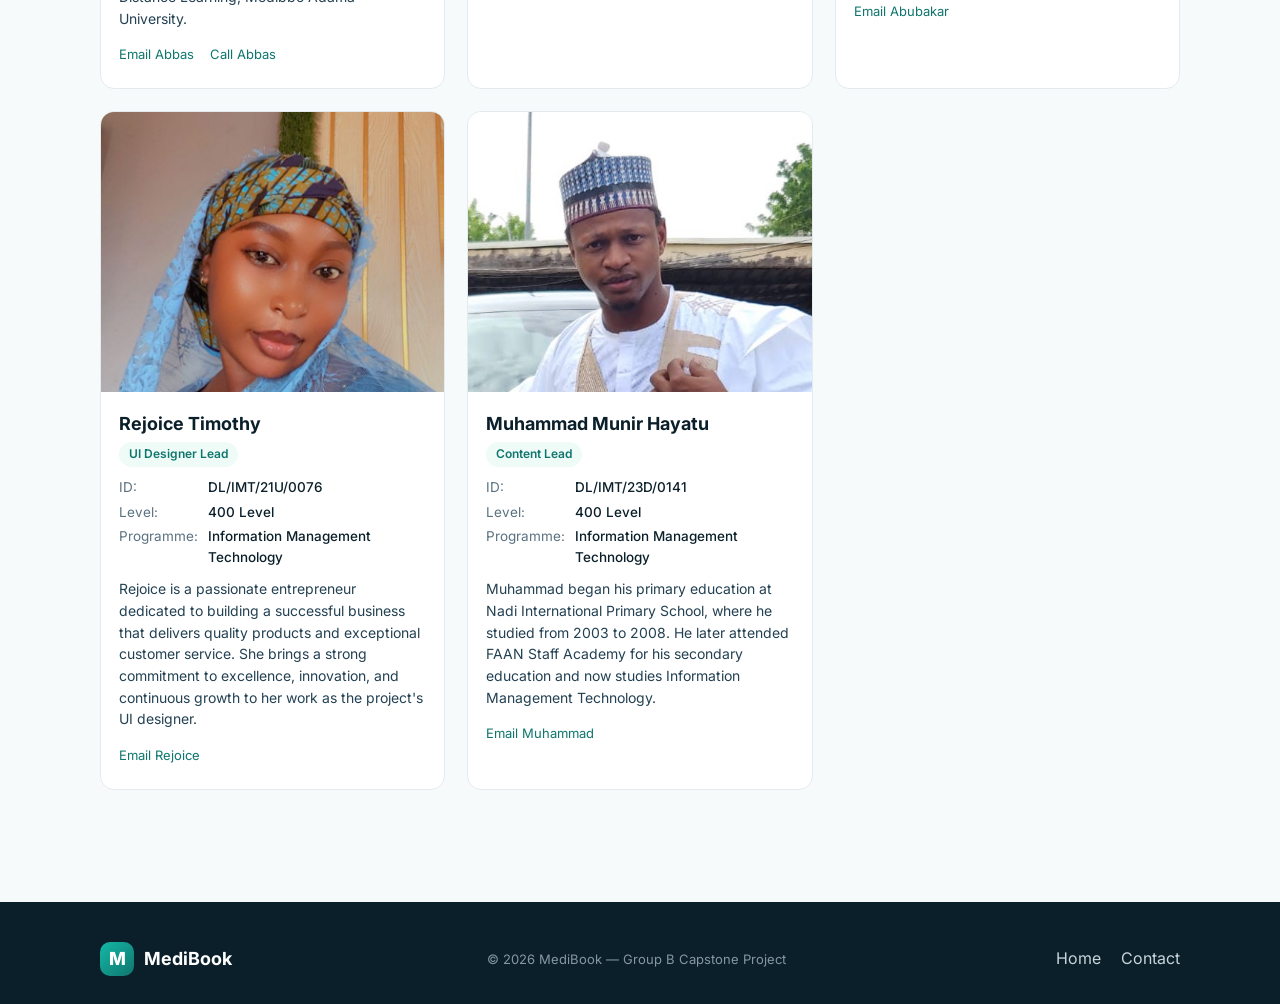
==== commit d8758953: "Update about.html" ====
--- a/about.html
+++ b/about.html
@@ -47,7 +47,7 @@
               <dt>Level:</dt>   <dd>400 Level</dd>
               <dt>Programme:</dt><dd>Information Management Technology</dd>
             </dl>
-            <p class="bio">Farida is an aspiring IT professional and Information Management Technology student with a keen interest in web development. She enjoys exploring digital technology and applying creative design ideas to practical solutions.</p>
+            <p class="bio">I am an IT professional and Information Management Technology student with an interest in web development, digital technology, and creative design. I am dedicated to continuous learning and developing innovative solutions through technology.</p>
             <div class="links">
               <a href="mailto:muhammadfarida01@gmail.com">Email Farida</a>
             </div>
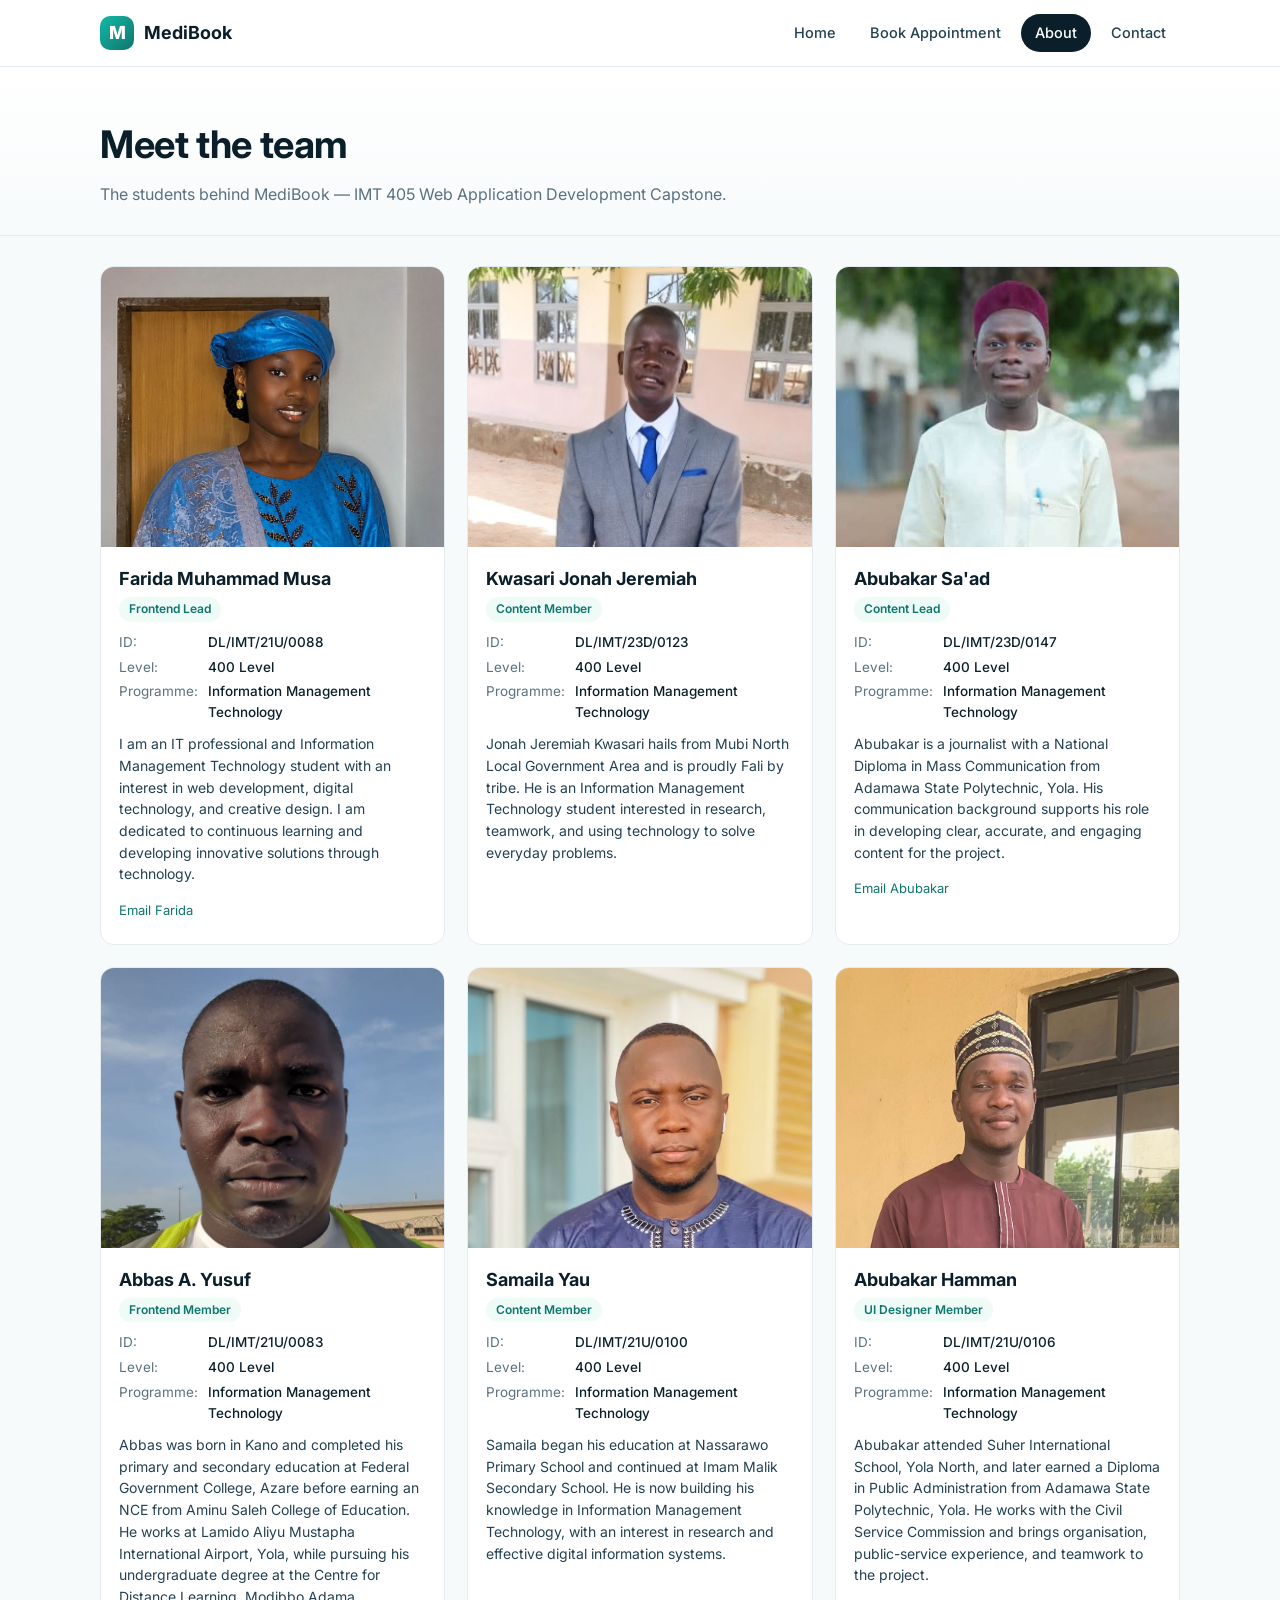
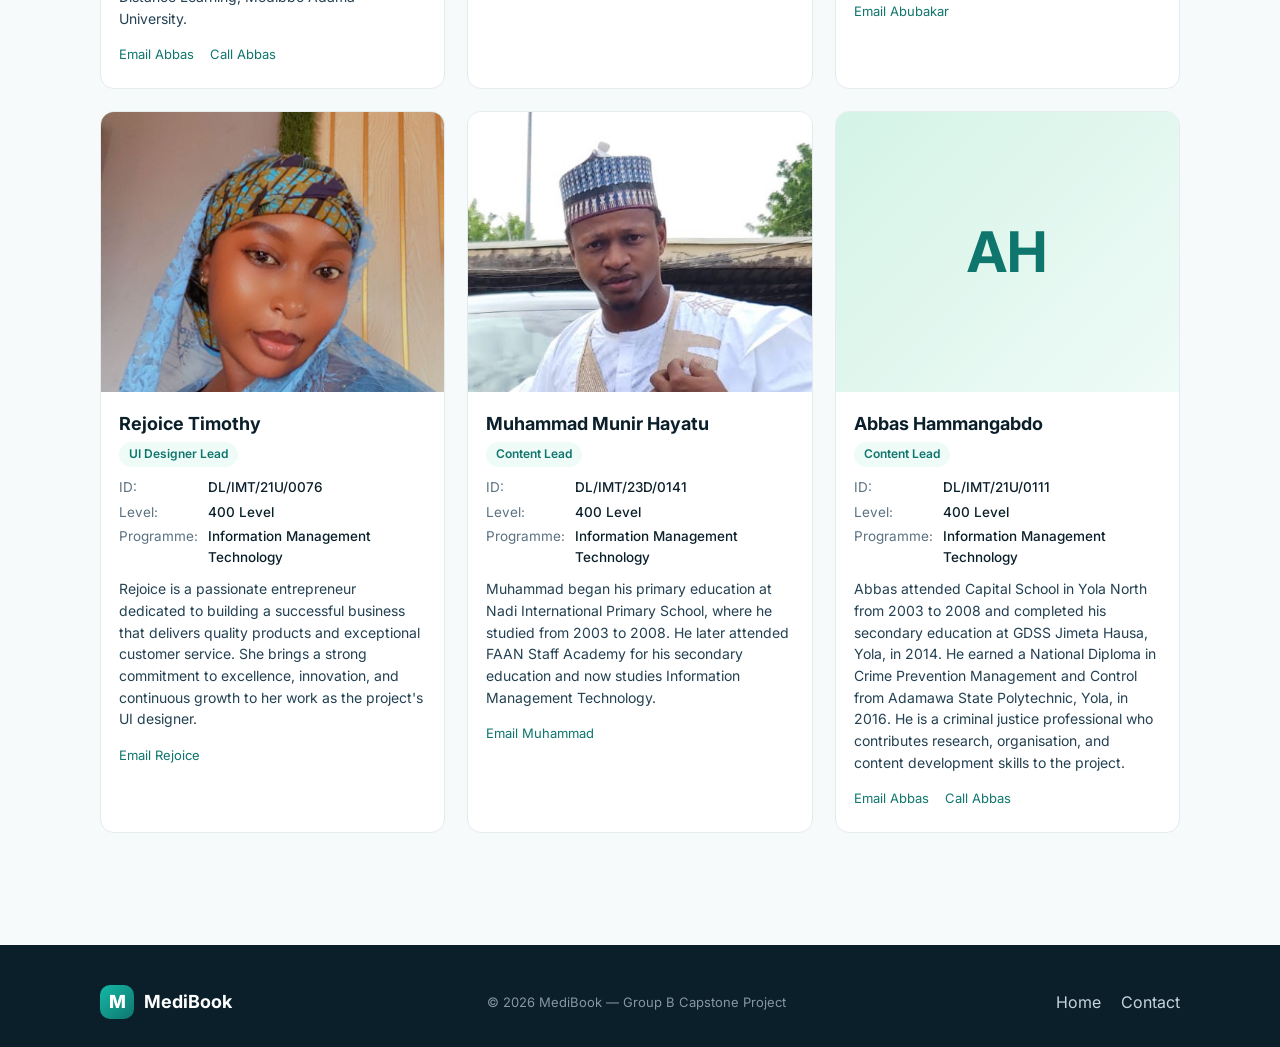
==== commit bcc5bc81: "Update about.html" ====
--- a/about.html
+++ b/about.html
@@ -182,6 +182,26 @@
           </div>
         </article>
 
+        <article class="member">
+          <div class="photo" aria-label="Abbas Hammangabdo initials">
+            AH
+          </div>
+          <div class="body">
+            <h3>Abbas Hammangabdo</h3>
+            <span class="role">Content Lead</span>
+            <dl>
+              <dt>ID:</dt>      <dd>DL/IMT/21U/0111</dd>
+              <dt>Level:</dt>   <dd>400 Level</dd>
+              <dt>Programme:</dt><dd>Information Management Technology</dd>
+            </dl>
+            <p class="bio">Abbas attended Capital School in Yola North from 2003 to 2008 and completed his secondary education at GDSS Jimeta Hausa, Yola, in 2014. He earned a National Diploma in Crime Prevention Management and Control from Adamawa State Polytechnic, Yola, in 2016. He is a criminal justice professional who contributes research, organisation, and content development skills to the project.</p>
+            <div class="links">
+              <a href="mailto:abbashammangabdo99@gmail.com">Email Abbas</a>
+              <a href="tel:+2347066837968">Call Abbas</a>
+            </div>
+          </div>
+        </article>
+
       </div>
     </div>
   </section>
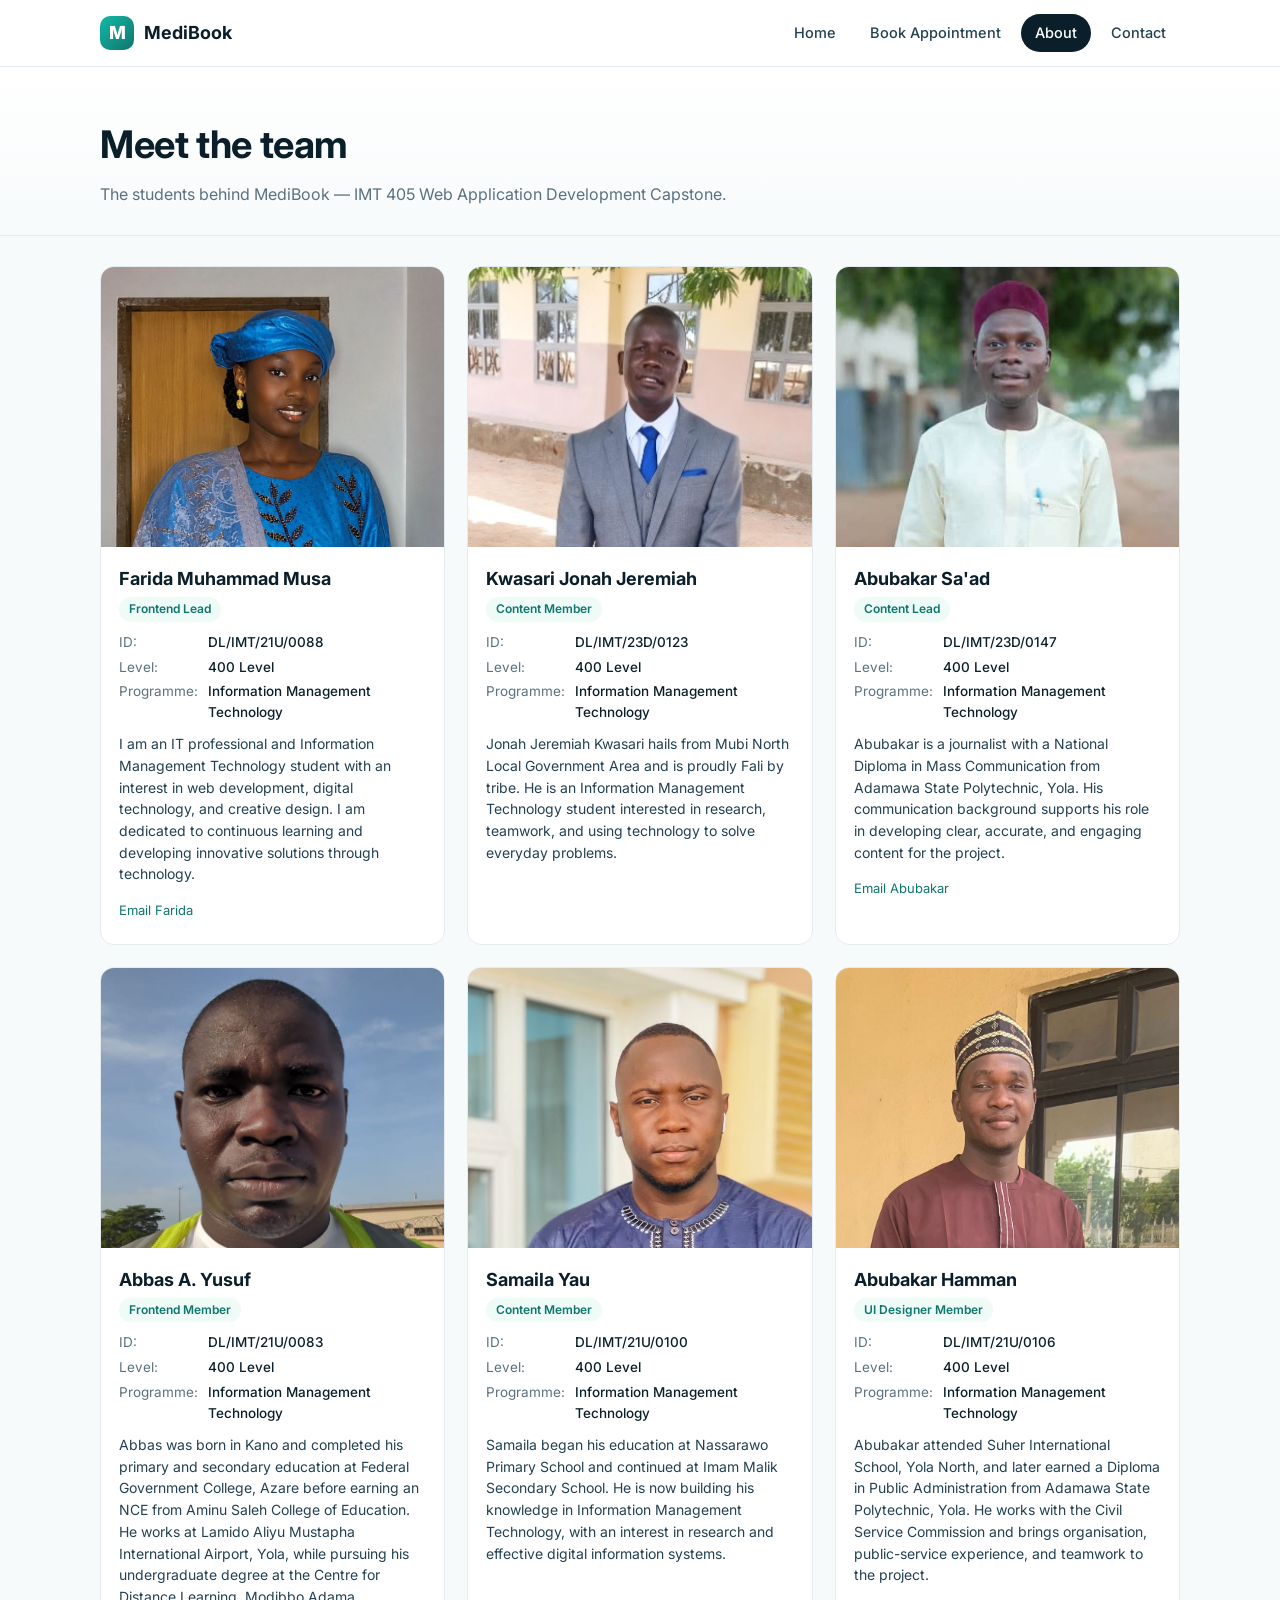
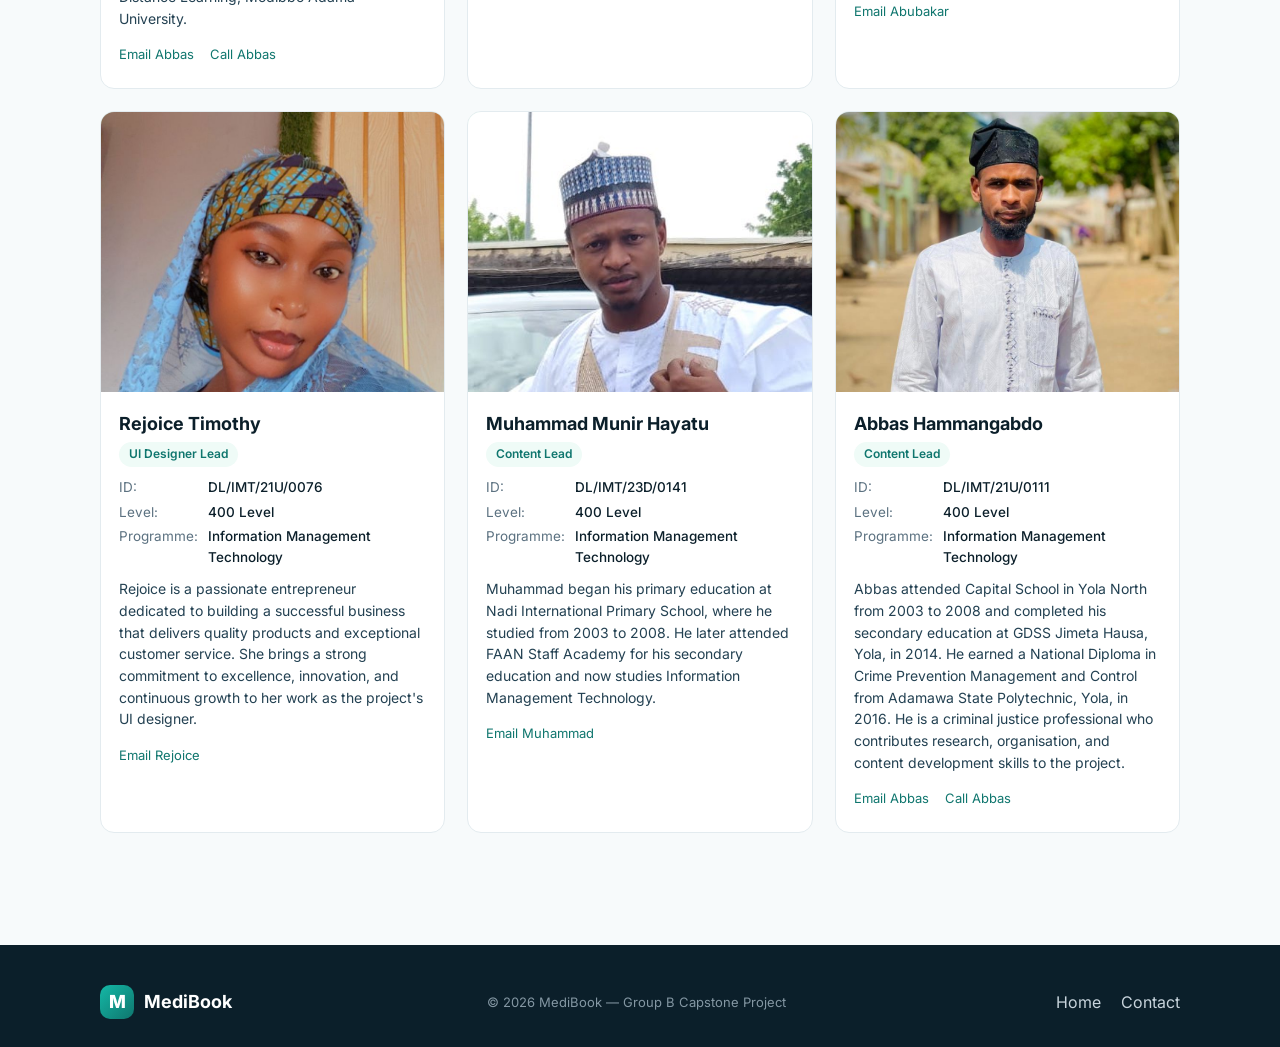
==== commit 355b11e8: "Update1 about.html" ====
--- a/about.html
+++ b/about.html
@@ -183,8 +183,8 @@
         </article>
 
         <article class="member">
-          <div class="photo" aria-label="Abbas Hammangabdo initials">
-            AH
+          <div class="photo">
+            <img src="pictures/abbas-hammangabdo.jpeg" alt="Professional headshot of Abbas Hammangabdo" />
           </div>
           <div class="body">
             <h3>Abbas Hammangabdo</h3>
